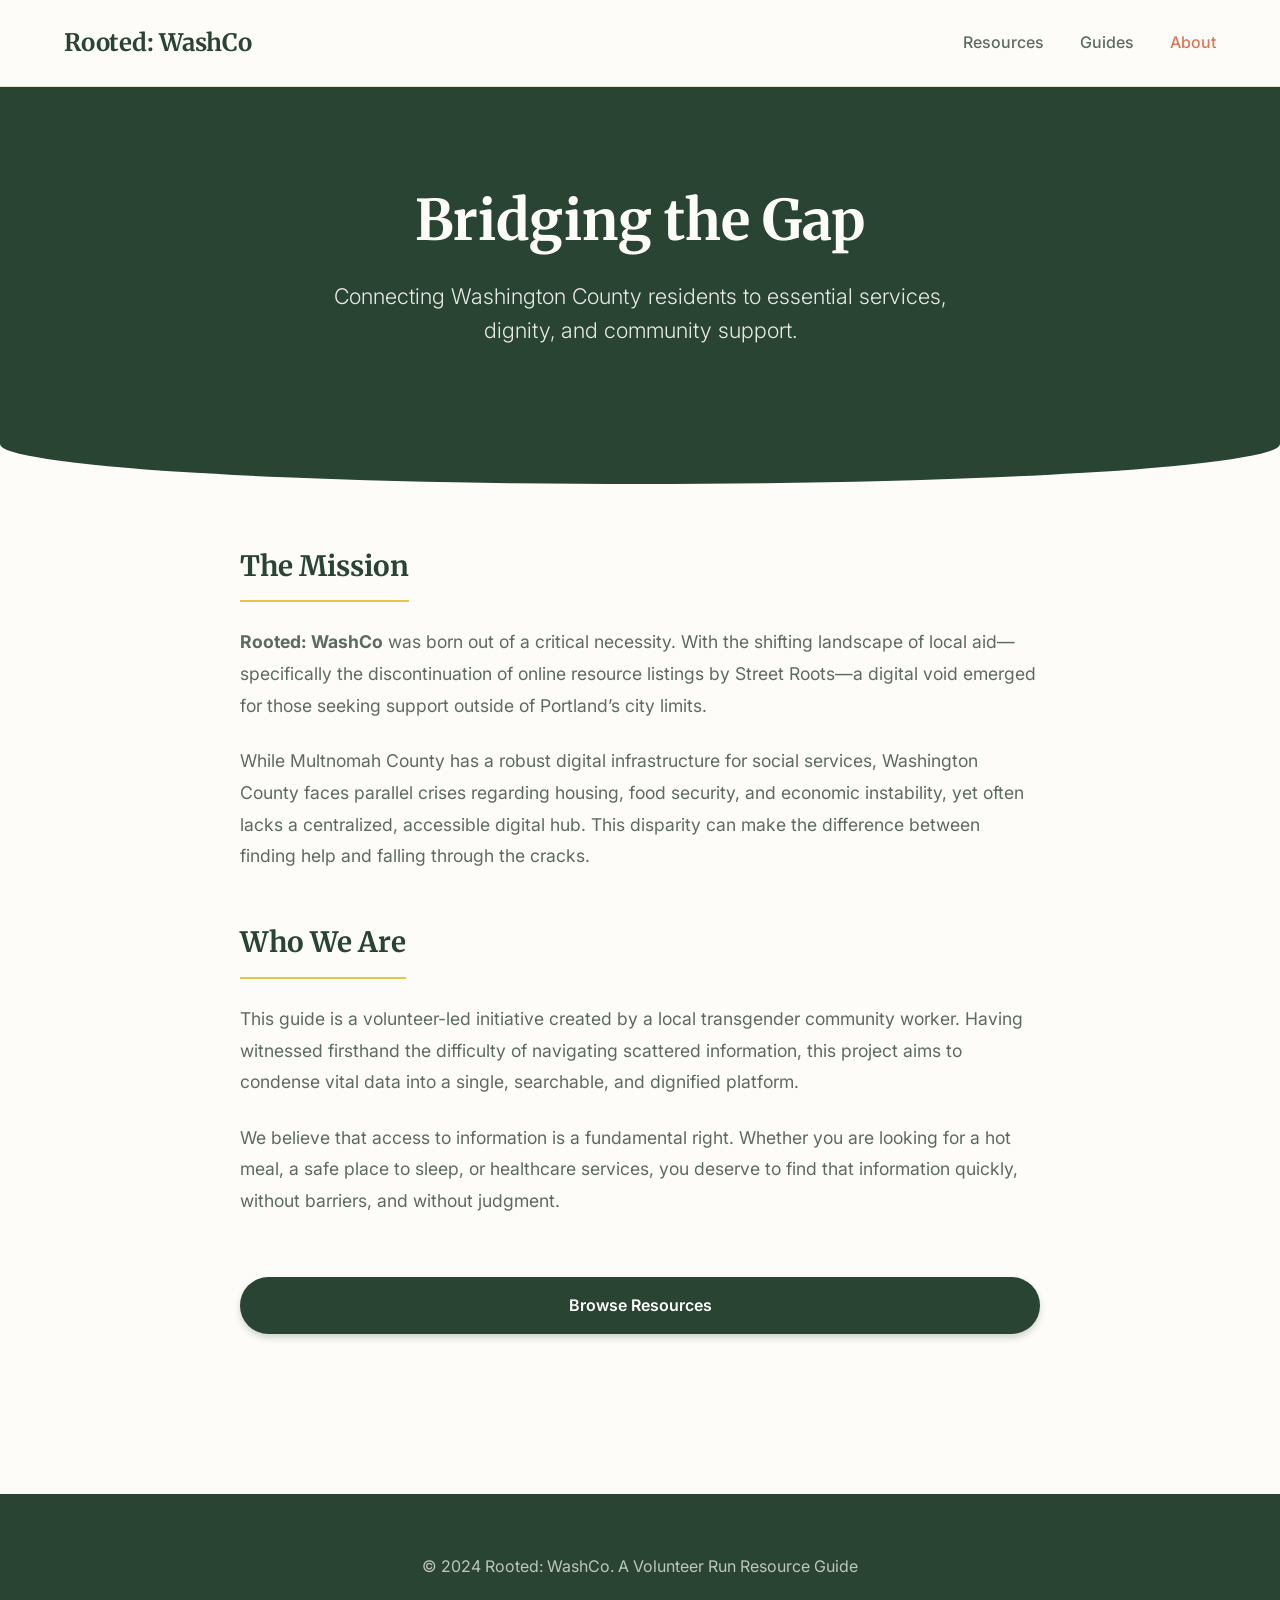
==== about.html @ 82df3e53 "🎨 Palette: Add 'Skip to content' link for accessibility - Adds a skip link to index.html and about.h" ====
<!DOCTYPE html>
<html lang="en">
<head>
    <meta charset="UTF-8">
    <meta name="viewport" content="width=device-width, initial-scale=1.0">
    <title>About - Rooted: WashCo</title>
    <link rel="stylesheet" href="style.css">
    <link rel="preconnect" href="https://fonts.googleapis.com">
    <link rel="preconnect" href="https://fonts.gstatic.com" crossorigin>
    <link href="https://fonts.googleapis.com/css2?family=Inter:wght@300;400;500;600&family=Merriweather:ital,wght@0,300;0,400;0,700;0,900;1,300;1,400;1,700;1,900&display=swap" rel="stylesheet">
    <style>
        /* Internal styles specific to the text layout of the About page 
           to ensure readability without modifying the global style.css */
        .content-wrapper {
            max-width: 800px;
            margin: 0 auto;
            padding: 0 0 100px;
        }
        
        .content-section {
            margin-bottom: 48px;
        }

        .content-section h3 {
            font-family: var(--font-header);
            font-size: 1.75rem;
            color: var(--text-primary);
            margin-bottom: 24px;
            border-bottom: 2px solid var(--accent-secondary);
            padding-bottom: 12px;
            display: inline-block;
        }

        .content-section p {
            font-size: 1.1rem;
            color: var(--text-secondary);
            margin-bottom: 24px;
            line-height: 1.8;
        }

        /* Adjust hero for page without search bar */
        .hero-about {
            padding-bottom: 80px;
            margin-bottom: 60px;
        }
    </style>
</head>
<body>
    <a href="#main-content" class="skip-link">Skip to main content</a>
    <header>
        <div class="container header-container">
            <h1 class="logo">Rooted: WashCo</h1>
            <nav>
                <a href="index.html">Resources</a>
                <a href="#">Guides</a>
                <a href="#" class="active">About</a>
            </nav>
        </div>
    </header>

    <main id="main-content">
        <section class="hero hero-about">
            <div class="container">
                <h2>Bridging the Gap</h2>
                <p>Connecting Washington County residents to essential services, dignity, and community support.</p>
            </div>
        </section>

        <section class="container">
            <div class="content-wrapper">
                
                
                <div class="content-section">
                    <h3>The Mission</h3>
                    <p>
                        <strong>Rooted: WashCo</strong> was born out of a critical necessity. With the shifting landscape of local aid—specifically the discontinuation of online resource listings by Street Roots—a digital void emerged for those seeking support outside of Portland’s city limits.
                    </p>
                    <p>
                        While Multnomah County has a robust digital infrastructure for social services, Washington County faces parallel crises regarding housing, food security, and economic instability, yet often lacks a centralized, accessible digital hub. This disparity can make the difference between finding help and falling through the cracks.
                    </p>
                </div>

                <div class="content-section">
                    <h3>Who We Are</h3>
                    <p>
                        This guide is a volunteer-led initiative created by a local transgender community worker. Having witnessed firsthand the difficulty of navigating scattered information, this project aims to condense vital data into a single, searchable, and dignified platform.
                    </p>
                    <p>
                        We believe that access to information is a fundamental right. Whether you are looking for a hot meal, a safe place to sleep, or healthcare services, you deserve to find that information quickly, without barriers, and without judgment.
                    </p>
                </div>

                <div class="action-row" style="justify-content: center; margin-top: 60px;">
                    <a href="index.html" class="btn btn-primary" style="padding: 16px 48px;">Browse Resources</a>
                </div>

            </div>
        </section>
    </main>

    <footer>
        <div class="container">
            <p>&copy; 2024 Rooted: WashCo. A Volunteer Run Resource Guide</p>
        </div>
    </footer>
</body>
</html>
---- style.css ----
:root {
    /* Palette - Earthy & Grounded */
    --bg-color: #FDFCF8; /* Warm Off-White/Cream */
    --bg-secondary: #F2F0E9; /* Slightly darker cream for contrast */
    --card-bg: #FFFFFF;

    --text-primary: #2A4434; /* Deep Forest Green */
    --text-secondary: #5C6B5F; /* Muted Green/Grey */
    --text-on-dark: #FDFCF8; /* Cream text for dark backgrounds */

    --accent-color: #D97757; /* Terracotta - Warm, organic */
    --accent-color-hover: #C06042;
    --accent-secondary: #E8C547; /* Ochre/Mustard for highlights */

    --border-color: #E6E2D6;

    --shadow-sm: 0 4px 6px rgba(42, 68, 52, 0.05);
    --shadow-md: 0 10px 15px rgba(42, 68, 52, 0.08);
    --shadow-lg: 0 20px 25px rgba(42, 68, 52, 0.1);

    --radius-sm: 8px;
    --radius-md: 16px;
    --radius-lg: 24px;

    --font-header: 'Merriweather', serif;
    --font-body: 'Inter', sans-serif;
}

* {
    box-sizing: border-box;
    margin: 0;
    padding: 0;
}

body {
    font-family: var(--font-body);
    background-color: var(--bg-color);
    color: var(--text-primary);
    line-height: 1.6;
    -webkit-font-smoothing: antialiased;
}

.container {
    max-width: 1200px;
    margin: 0 auto;
    padding: 0 24px;
}

/* Header */
header {
    background: rgba(253, 252, 248, 0.95);
    backdrop-filter: blur(10px);
    -webkit-backdrop-filter: blur(10px);
    position: sticky;
    top: 0;
    z-index: 100;
    border-bottom: 1px solid var(--border-color);
    padding: 24px 0;
}

.header-container {
    display: flex;
    justify-content: space-between;
    align-items: center;
}

.logo {
    font-family: var(--font-header);
    font-weight: 700;
    font-size: 1.5rem;
    color: var(--text-primary);
    letter-spacing: -0.01em;
}

nav a {
    text-decoration: none;
    color: var(--text-secondary);
    margin-left: 32px;
    font-size: 1rem;
    font-weight: 500;
    transition: color 0.2s ease;
}

nav a.active, nav a:hover {
    color: var(--accent-color);
}

/* Hero Section */
.hero {
    background-color: var(--text-primary);
    color: var(--text-on-dark);
    padding: 100px 0 140px; /* Extra padding bottom for the curve */
    text-align: center;
    position: relative;
    border-bottom-left-radius: 50% 40px;
    border-bottom-right-radius: 50% 40px;
    margin-bottom: 60px;
}

.hero h2 {
    font-family: var(--font-header);
    font-size: 3.5rem;
    font-weight: 700;
    line-height: 1.2;
    margin-bottom: 24px;
    color: var(--text-on-dark);
}

.hero p {
    font-size: 1.35rem;
    color: rgba(253, 252, 248, 0.9);
    max-width: 640px;
    margin: 0 auto 56px;
    font-weight: 300;
}

/* Search - Floating Effect */
.search-container {
    max-width: 700px;
    margin: 0 auto;
    position: relative;
    transform: translateY(32px); /* Pushes it down to overlap the curve */
    z-index: 10;
}

#searchInput {
    width: 100%;
    padding: 24px 32px 24px 64px;
    border: 1px solid rgba(0,0,0,0.05);
    border-radius: 100px; /* Pill shape */
    background: var(--card-bg);
    box-shadow: 0 15px 35px rgba(42, 68, 52, 0.2);
    font-size: 1.1rem;
    font-family: var(--font-body);
    color: var(--text-primary);
    transition: all 0.3s ease;
}

#searchInput::placeholder {
    color: #9CA3AF;
}

#searchInput:focus {
    outline: none;
    transform: translateY(-2px);
    box-shadow: 0 20px 40px rgba(217, 119, 87, 0.25);
    border-color: var(--accent-color);
}

.search-icon {
    position: absolute;
    left: 28px;
    top: 50%;
    transform: translateY(-50%);
    color: var(--accent-color);
    width: 24px;
    height: 24px;
    pointer-events: none;
}

/* Categories */
.categories {
    display: flex;
    flex-wrap: wrap;
    justify-content: center;
    gap: 12px;
    margin-bottom: 60px;
    padding-top: 40px; /* Space for the floating search bar */
}

.category-chip {
    background: white;
    border: 1px solid var(--border-color);
    border-radius: 100px;
    padding: 10px 20px;
    font-size: 0.95rem;
    font-weight: 500;
    color: var(--text-secondary);
    cursor: pointer;
    transition: all 0.2s ease;
    font-family: var(--font-body);
    box-shadow: var(--shadow-sm);
}

.category-chip:hover {
    transform: translateY(-2px);
    border-color: var(--accent-color);
    color: var(--accent-color);
}

.category-chip.active {
    background: var(--text-primary);
    color: white;
    border-color: var(--text-primary);
    box-shadow: var(--shadow-md);
}

/* Results Grid */
.results {
    padding-bottom: 100px;
}

.resource-grid {
    display: grid;
    grid-template-columns: repeat(auto-fill, minmax(360px, 1fr));
    gap: 32px;
}

.resource-card {
    background: var(--card-bg);
    border-radius: var(--radius-md);
    padding: 32px;
    box-shadow: var(--shadow-sm);
    border: 1px solid rgba(230, 226, 214, 0.5);
    transition: all 0.3s cubic-bezier(0.4, 0, 0.2, 1);
    display: flex;
    flex-direction: column;
    height: 100%;
    position: relative;
    overflow: hidden;
}

.resource-card:hover {
    transform: translateY(-8px);
    box-shadow: var(--shadow-lg);
    border-color: var(--accent-secondary);
}

/* Top accent bar for cards */
.resource-card::before {
    content: '';
    position: absolute;
    top: 0;
    left: 0;
    width: 100%;
    height: 6px;
    background: var(--accent-secondary); /* Ochre accent */
    opacity: 0;
    transition: opacity 0.3s ease;
}

.resource-card:hover::before {
    opacity: 1;
}

.card-category {
    display: inline-block;
    font-size: 0.75rem;
    text-transform: uppercase;
    letter-spacing: 0.08em;
    font-weight: 700;
    color: var(--accent-color);
    background: rgba(217, 119, 87, 0.1);
    padding: 6px 12px;
    border-radius: 4px;
    margin-bottom: 16px;
    align-self: flex-start;
}

.card-title {
    font-family: var(--font-header);
    font-size: 1.5rem;
    font-weight: 700;
    margin-bottom: 16px;
    color: var(--text-primary);
    line-height: 1.3;
}

.card-info {
    font-size: 1rem;
    color: var(--text-secondary);
    margin-bottom: 24px;
    flex-grow: 1;
}

.info-row {
    display: flex;
    align-items: flex-start;
    margin-bottom: 12px;
    gap: 12px;
}

.info-icon {
    flex-shrink: 0;
    width: 20px;
    height: 20px;
    margin-top: 3px;
    color: var(--accent-color); /* Icon color matches accent */
}

.card-details {
    background-color: var(--bg-secondary);
    border-radius: var(--radius-sm);
    padding: 20px;
    margin-top: 20px;
    font-size: 0.95rem;
}

.detail-label {
    font-family: var(--font-header);
    font-weight: 700;
    font-size: 0.85rem;
    color: var(--text-primary);
    margin-bottom: 6px;
    display: block;
}

.detail-text {
    color: var(--text-secondary);
    margin-bottom: 12px;
    line-height: 1.6;
}

.detail-text:last-child {
    margin-bottom: 0;
}

.action-row {
    margin-top: 28px;
    display: flex;
    gap: 16px;
}

.btn {
    flex: 1;
    display: inline-flex;
    justify-content: center;
    align-items: center;
    padding: 14px 20px;
    border-radius: 100px; /* Pill shape buttons */
    font-size: 1rem;
    font-weight: 600;
    text-decoration: none;
    transition: all 0.2s ease;
    cursor: pointer;
}

.btn-primary {
    background: var(--text-primary);
    color: white;
    box-shadow: 0 4px 6px rgba(42, 68, 52, 0.2);
}

.btn-primary:hover {
    background: #1e3326;
    transform: translateY(-2px);
    box-shadow: 0 6px 12px rgba(42, 68, 52, 0.3);
}

.btn-secondary {
    background: transparent;
    border: 2px solid var(--text-primary);
    color: var(--text-primary);
}

.btn-secondary:hover {
    background: var(--bg-secondary);
    transform: translateY(-2px);
}

/* Footer */
footer {
    background-color: var(--text-primary);
    color: rgba(253, 252, 248, 0.7);
    padding: 60px 0;
    text-align: center;
    font-size: 1rem;
    margin-top: 60px;
}

/* Utility */
.hidden {
    display: none !important;
}

.no-results {
    text-align: center;
    padding: 60px;
    background: var(--bg-secondary);
    border-radius: var(--radius-md);
    color: var(--text-secondary);
    font-size: 1.2rem;
}

/* Responsive */
@media (max-width: 768px) {
    .hero {
        padding: 60px 0 100px;
        border-radius: 0 0 30px 30px;
    }

    .hero h2 {
        font-size: 2.5rem;
    }

    .hero p {
        font-size: 1.1rem;
    }

    .search-container {
        padding: 0 20px;
        transform: translateY(24px);
    }

    #searchInput {
        padding: 20px 24px 20px 56px;
    }

    .resource-grid {
        grid-template-columns: 1fr;
    }

    .container {
        padding: 0 20px;
    }

    .category-chip {
        padding: 8px 16px;
        font-size: 0.9rem;
    }
}

/* Skip Link */
.skip-link {
    position: absolute;
    top: -9999px;
    left: 50%;
    transform: translateX(-50%);
    background: var(--text-primary);
    color: white;
    padding: 16px 24px;
    z-index: 1000;
    text-decoration: none;
    font-weight: 600;
    border-radius: 0 0 8px 8px;
    box-shadow: 0 4px 12px rgba(0,0,0,0.2);
    transition: top 0.2s ease-in-out;
}

.skip-link:focus {
    top: 0;
    outline: 2px solid var(--accent-secondary);
}
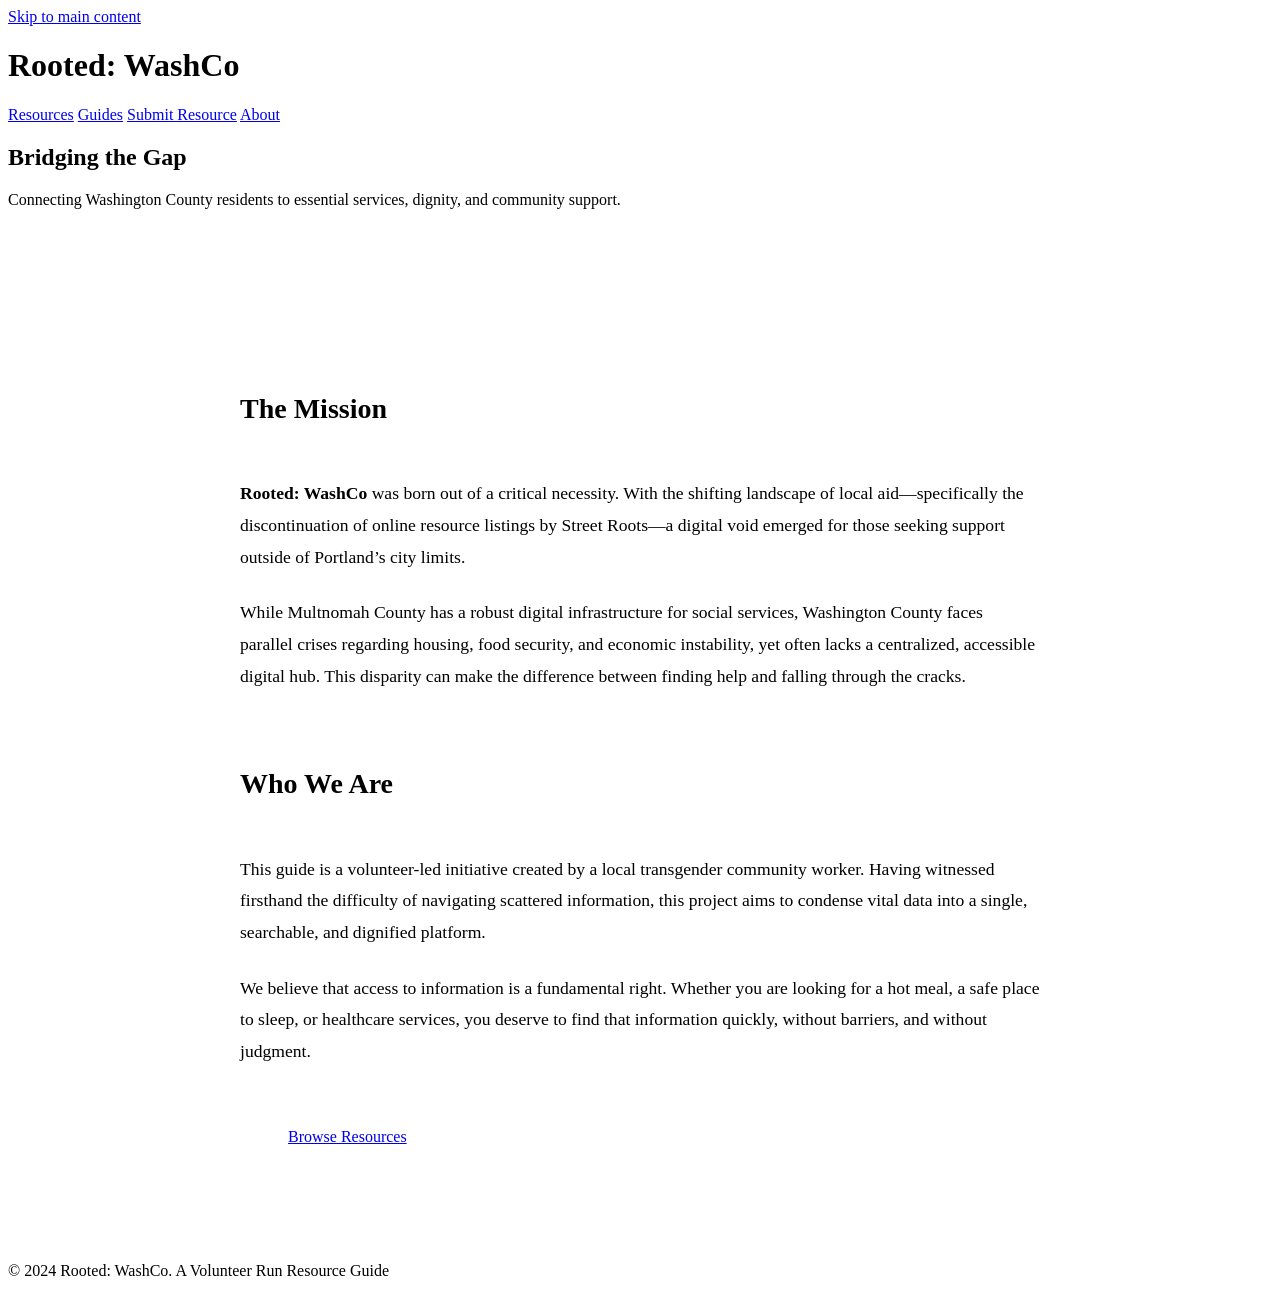
==== commit a2583250: "I'll add the Resource Submission page. I will create the new HTML file with a form matching the fiel" ====
--- a/about.html
+++ b/about.html
@@ -53,6 +53,7 @@
             <nav>
                 <a href="index.html">Resources</a>
                 <a href="#">Guides</a>
+                <a href="submit-resource.html">Submit Resource</a>
                 <a href="#" class="active">About</a>
             </nav>
         </div>
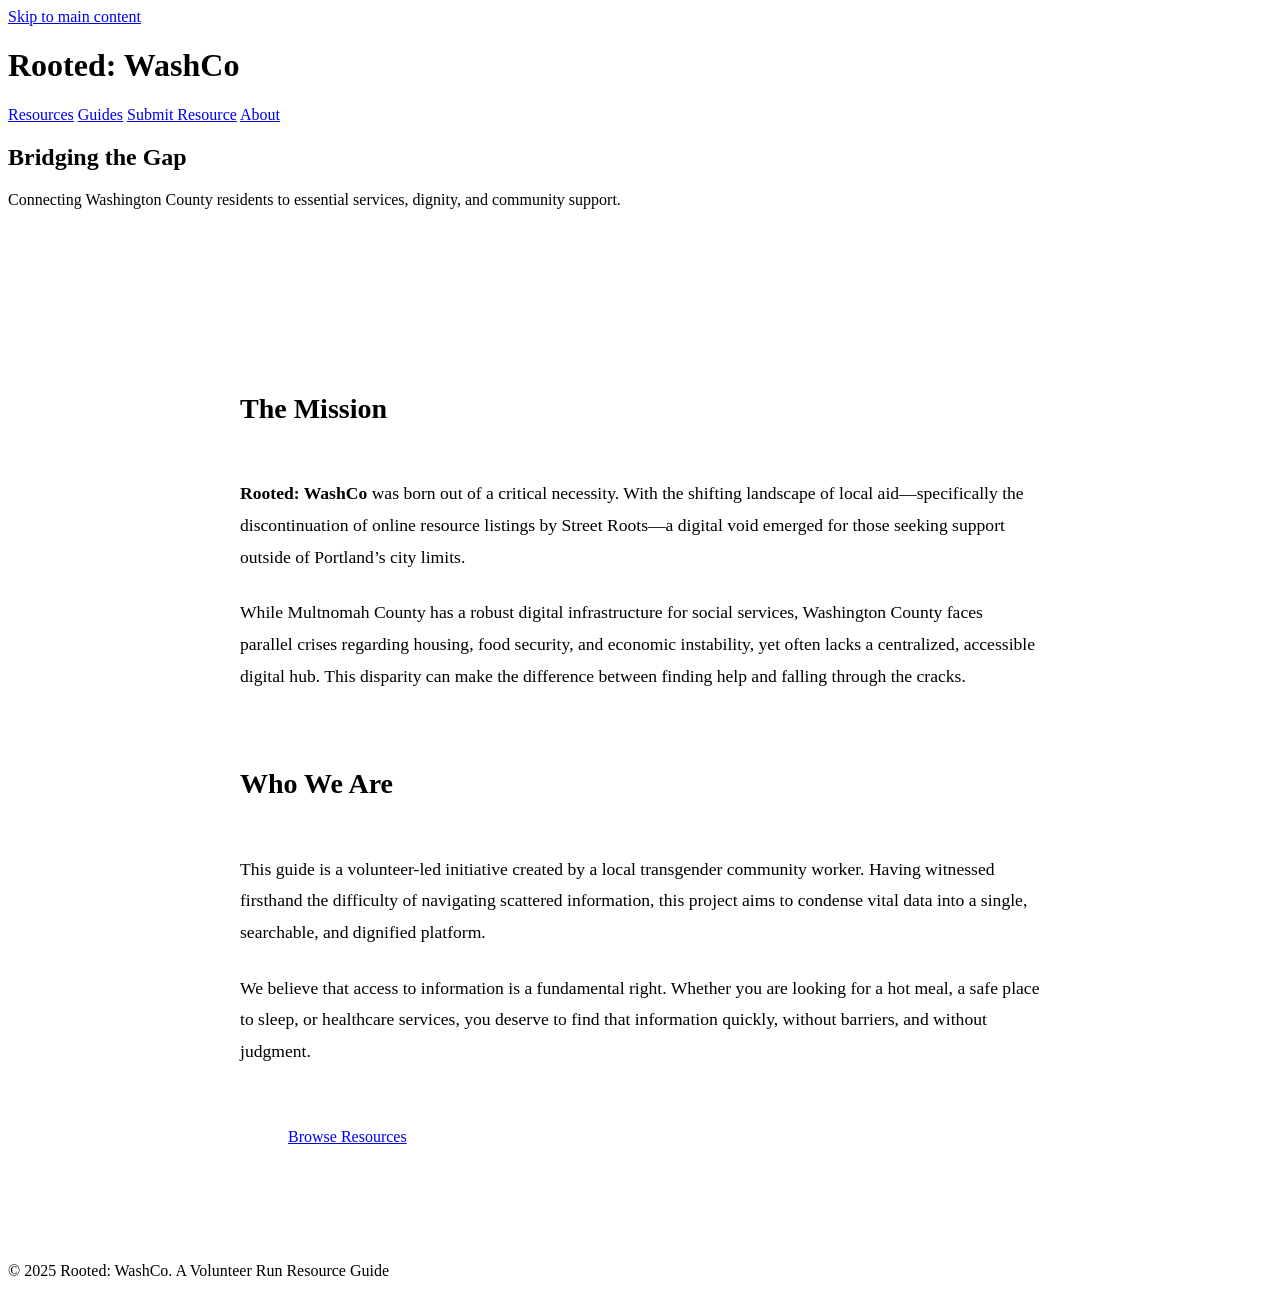
==== commit c1fc7298: "Update about.html" ====
--- a/about.html
+++ b/about.html
@@ -101,8 +101,8 @@
 
     <footer>
         <div class="container">
-            <p>&copy; 2024 Rooted: WashCo. A Volunteer Run Resource Guide</p>
+            <p>&copy; 2025 Rooted: WashCo. A Volunteer Run Resource Guide</p>
         </div>
     </footer>
 </body>
-</html>+</html>
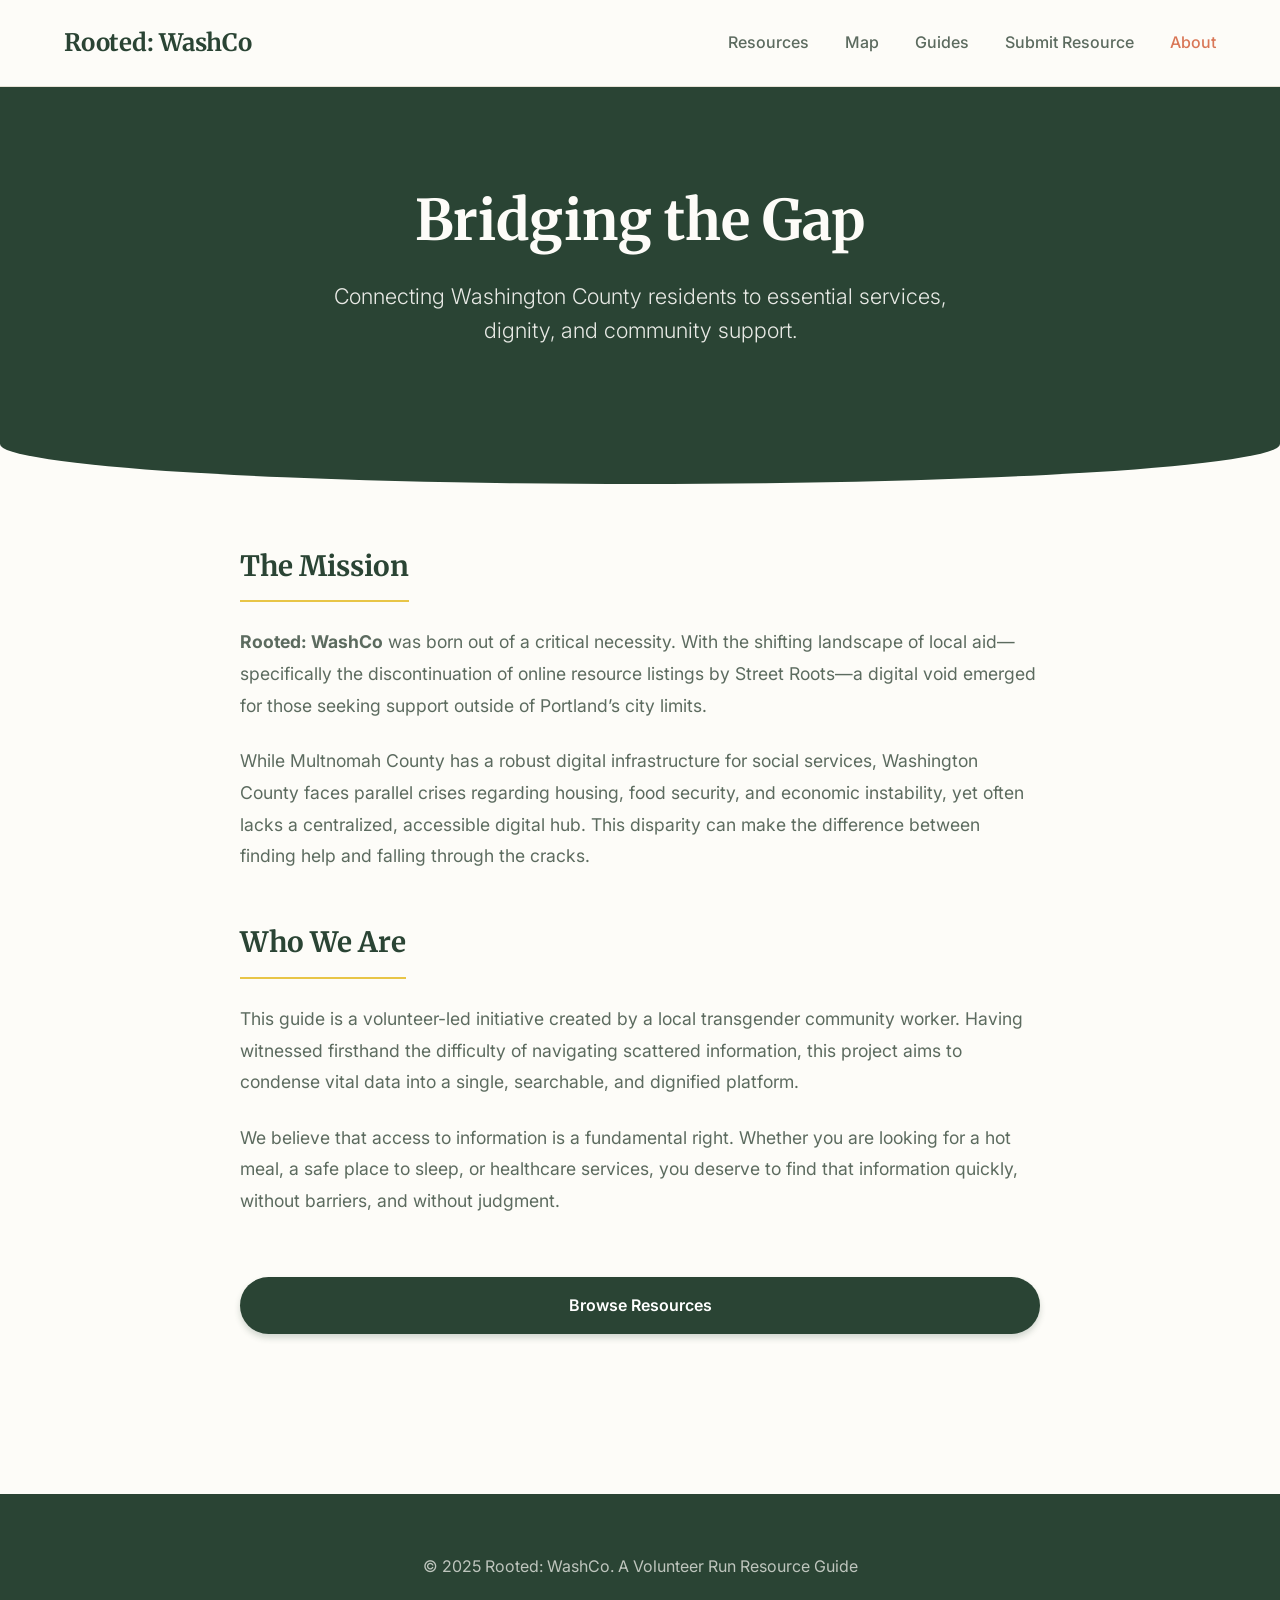
==== commit 7064218c: "feat: Add map page and geocoded resources - Created `map.html` and `map.js` to display resources on " ====
--- a/about.html
+++ b/about.html
@@ -5,6 +5,11 @@
     <meta name="viewport" content="width=device-width, initial-scale=1.0">
     <title>About - Rooted: WashCo</title>
     <link rel="stylesheet" href="style.css">
+    <link rel="manifest" href="manifest.json">
+    <meta name="theme-color" content="#2A4434">
+    <meta name="apple-mobile-web-app-capable" content="yes">
+    <meta name="apple-mobile-web-app-status-bar-style" content="black-translucent">
+    <link rel="apple-touch-icon" href="icon-192.png">
     <link rel="preconnect" href="https://fonts.googleapis.com">
     <link rel="preconnect" href="https://fonts.gstatic.com" crossorigin>
     <link href="https://fonts.googleapis.com/css2?family=Inter:wght@300;400;500;600&family=Merriweather:ital,wght@0,300;0,400;0,700;0,900;1,300;1,400;1,700;1,900&display=swap" rel="stylesheet">
@@ -52,6 +57,7 @@
             <h1 class="logo">Rooted: WashCo</h1>
             <nav>
                 <a href="index.html">Resources</a>
+                <a href="map.html">Map</a>
                 <a href="#">Guides</a>
                 <a href="submit-resource.html">Submit Resource</a>
                 <a href="#" class="active">About</a>
--- a/style.css
+++ b/style.css
@@ -0,0 +1,598 @@
+:root {
+    /* Palette - Earthy & Grounded */
+    --bg-color: #FDFCF8; /* Warm Off-White/Cream */
+    --bg-secondary: #F2F0E9; /* Slightly darker cream for contrast */
+    --card-bg: #FFFFFF;
+
+    --text-primary: #2A4434; /* Deep Forest Green */
+    --text-secondary: #5C6B5F; /* Muted Green/Grey */
+    --text-on-dark: #FDFCF8; /* Cream text for dark backgrounds */
+
+    --accent-color: #D97757; /* Terracotta - Warm, organic */
+    --accent-color-hover: #C06042;
+    --accent-secondary: #E8C547; /* Ochre/Mustard for highlights */
+
+    --border-color: #E6E2D6;
+
+    --shadow-sm: 0 4px 6px rgba(42, 68, 52, 0.05);
+    --shadow-md: 0 10px 15px rgba(42, 68, 52, 0.08);
+    --shadow-lg: 0 20px 25px rgba(42, 68, 52, 0.1);
+
+    --radius-sm: 8px;
+    --radius-md: 16px;
+    --radius-lg: 24px;
+
+    --font-header: 'Merriweather', serif;
+    --font-body: 'Inter', sans-serif;
+}
+
+* {
+    box-sizing: border-box;
+    margin: 0;
+    padding: 0;
+}
+
+body {
+    font-family: var(--font-body);
+    background-color: var(--bg-color);
+    color: var(--text-primary);
+    line-height: 1.6;
+    -webkit-font-smoothing: antialiased;
+}
+
+.container {
+    max-width: 1200px;
+    margin: 0 auto;
+    padding: 0 24px;
+}
+
+/* Header */
+header {
+    background: rgba(253, 252, 248, 0.95);
+    backdrop-filter: blur(10px);
+    -webkit-backdrop-filter: blur(10px);
+    position: sticky;
+    top: 0;
+    z-index: 100;
+    border-bottom: 1px solid var(--border-color);
+    padding: 24px 0;
+}
+
+.header-container {
+    display: flex;
+    justify-content: space-between;
+    align-items: center;
+}
+
+.logo {
+    font-family: var(--font-header);
+    font-weight: 700;
+    font-size: 1.5rem;
+    color: var(--text-primary);
+    letter-spacing: -0.01em;
+}
+
+nav a {
+    text-decoration: none;
+    color: var(--text-secondary);
+    margin-left: 32px;
+    font-size: 1rem;
+    font-weight: 500;
+    transition: color 0.2s ease;
+}
+
+nav a.active, nav a:hover {
+    color: var(--accent-color);
+}
+
+/* Hero Section */
+.hero {
+    background-color: var(--text-primary);
+    color: var(--text-on-dark);
+    padding: 100px 0 140px; /* Extra padding bottom for the curve */
+    text-align: center;
+    position: relative;
+    border-bottom-left-radius: 50% 40px;
+    border-bottom-right-radius: 50% 40px;
+    margin-bottom: 60px;
+}
+
+.hero h2 {
+    font-family: var(--font-header);
+    font-size: 3.5rem;
+    font-weight: 700;
+    line-height: 1.2;
+    margin-bottom: 24px;
+    color: var(--text-on-dark);
+}
+
+.hero p {
+    font-size: 1.35rem;
+    color: rgba(253, 252, 248, 0.9);
+    max-width: 640px;
+    margin: 0 auto 56px;
+    font-weight: 300;
+}
+
+/* Search - Floating Effect */
+.search-container {
+    max-width: 700px;
+    margin: 0 auto;
+    position: relative;
+    transform: translateY(32px); /* Pushes it down to overlap the curve */
+    z-index: 10;
+}
+
+#searchInput {
+    width: 100%;
+    padding: 24px 32px 24px 64px;
+    border: 1px solid rgba(0,0,0,0.05);
+    border-radius: 100px; /* Pill shape */
+    background: var(--card-bg);
+    box-shadow: 0 15px 35px rgba(42, 68, 52, 0.2);
+    font-size: 1.1rem;
+    font-family: var(--font-body);
+    color: var(--text-primary);
+    transition: all 0.3s ease;
+}
+
+#searchInput::placeholder {
+    color: #9CA3AF;
+}
+
+#searchInput:focus {
+    outline: none;
+    transform: translateY(-2px);
+    box-shadow: 0 20px 40px rgba(217, 119, 87, 0.25);
+    border-color: var(--accent-color);
+}
+
+.search-icon {
+    position: absolute;
+    left: 28px;
+    top: 50%;
+    transform: translateY(-50%);
+    color: var(--accent-color);
+    width: 24px;
+    height: 24px;
+    pointer-events: none;
+}
+
+/* Categories */
+.categories {
+    display: flex;
+    flex-wrap: wrap;
+    justify-content: center;
+    gap: 12px;
+    margin-bottom: 60px;
+    padding-top: 40px; /* Space for the floating search bar */
+}
+
+.category-chip {
+    background: white;
+    border: 1px solid var(--border-color);
+    border-radius: 100px;
+    padding: 10px 20px;
+    font-size: 0.95rem;
+    font-weight: 500;
+    color: var(--text-secondary);
+    cursor: pointer;
+    transition: all 0.2s ease;
+    font-family: var(--font-body);
+    box-shadow: var(--shadow-sm);
+}
+
+.category-chip:hover {
+    transform: translateY(-2px);
+    border-color: var(--accent-color);
+    color: var(--accent-color);
+}
+
+.category-chip.active {
+    background: var(--text-primary);
+    color: white;
+    border-color: var(--text-primary);
+    box-shadow: var(--shadow-md);
+}
+
+/* Results Grid */
+.results {
+    padding-bottom: 100px;
+}
+
+.resource-grid {
+    display: grid;
+    grid-template-columns: repeat(auto-fill, minmax(360px, 1fr));
+    gap: 32px;
+}
+
+.resource-card {
+    background: var(--card-bg);
+    border-radius: var(--radius-md);
+    padding: 32px;
+    box-shadow: var(--shadow-sm);
+    border: 1px solid rgba(230, 226, 214, 0.5);
+    transition: all 0.3s cubic-bezier(0.4, 0, 0.2, 1);
+    display: flex;
+    flex-direction: column;
+    height: 100%;
+    position: relative;
+    overflow: hidden;
+}
+
+.resource-card:hover {
+    transform: translateY(-8px);
+    box-shadow: var(--shadow-lg);
+    border-color: var(--accent-secondary);
+}
+
+/* Top accent bar for cards */
+.resource-card::before {
+    content: '';
+    position: absolute;
+    top: 0;
+    left: 0;
+    width: 100%;
+    height: 6px;
+    background: var(--accent-secondary); /* Ochre accent */
+    opacity: 0;
+    transition: opacity 0.3s ease;
+}
+
+.resource-card:hover::before {
+    opacity: 1;
+}
+
+.card-category {
+    display: inline-block;
+    font-size: 0.75rem;
+    text-transform: uppercase;
+    letter-spacing: 0.08em;
+    font-weight: 700;
+    color: var(--accent-color);
+    background: rgba(217, 119, 87, 0.1);
+    padding: 6px 12px;
+    border-radius: 4px;
+    margin-bottom: 16px;
+    align-self: flex-start;
+}
+
+.card-title {
+    font-family: var(--font-header);
+    font-size: 1.5rem;
+    font-weight: 700;
+    margin-bottom: 16px;
+    color: var(--text-primary);
+    line-height: 1.3;
+}
+
+.card-info {
+    font-size: 1rem;
+    color: var(--text-secondary);
+    margin-bottom: 24px;
+    flex-grow: 1;
+}
+
+.info-row {
+    display: flex;
+    align-items: flex-start;
+    margin-bottom: 12px;
+    gap: 12px;
+}
+
+.info-icon {
+    flex-shrink: 0;
+    width: 20px;
+    height: 20px;
+    margin-top: 3px;
+    color: var(--accent-color); /* Icon color matches accent */
+}
+
+.card-details {
+    background-color: var(--bg-secondary);
+    border-radius: var(--radius-sm);
+    padding: 20px;
+    margin-top: 20px;
+    font-size: 0.95rem;
+}
+
+.detail-label {
+    font-family: var(--font-header);
+    font-weight: 700;
+    font-size: 0.85rem;
+    color: var(--text-primary);
+    margin-bottom: 6px;
+    display: block;
+}
+
+.detail-text {
+    color: var(--text-secondary);
+    margin-bottom: 12px;
+    line-height: 1.6;
+}
+
+.detail-text:last-child {
+    margin-bottom: 0;
+}
+
+.action-row {
+    margin-top: 28px;
+    display: flex;
+    gap: 16px;
+}
+
+.btn {
+    flex: 1;
+    display: inline-flex;
+    justify-content: center;
+    align-items: center;
+    padding: 14px 20px;
+    border-radius: 100px; /* Pill shape buttons */
+    font-size: 1rem;
+    font-weight: 600;
+    text-decoration: none;
+    transition: all 0.2s ease;
+    cursor: pointer;
+}
+
+.btn-primary {
+    background: var(--text-primary);
+    color: white;
+    box-shadow: 0 4px 6px rgba(42, 68, 52, 0.2);
+}
+
+.btn-primary:hover {
+    background: #1e3326;
+    transform: translateY(-2px);
+    box-shadow: 0 6px 12px rgba(42, 68, 52, 0.3);
+}
+
+.btn-secondary {
+    background: transparent;
+    border: 2px solid var(--text-primary);
+    color: var(--text-primary);
+}
+
+.btn-secondary:hover {
+    background: var(--bg-secondary);
+    transform: translateY(-2px);
+}
+
+/* Footer */
+footer {
+    background-color: var(--text-primary);
+    color: rgba(253, 252, 248, 0.7);
+    padding: 60px 0;
+    text-align: center;
+    font-size: 1rem;
+    margin-top: 60px;
+}
+
+/* Utility */
+.hidden {
+    display: none !important;
+}
+
+.no-results {
+    text-align: center;
+    padding: 60px;
+    background: var(--bg-secondary);
+    border-radius: var(--radius-md);
+    color: var(--text-secondary);
+    font-size: 1.2rem;
+}
+
+/* Responsive */
+@media (max-width: 768px) {
+    .hero {
+        padding: 60px 0 100px;
+        border-radius: 0 0 30px 30px;
+    }
+
+    .hero h2 {
+        font-size: 2.5rem;
+    }
+
+    .hero p {
+        font-size: 1.1rem;
+    }
+
+    .search-container {
+        padding: 0 20px;
+        transform: translateY(24px);
+    }
+
+    #searchInput {
+        padding: 20px 24px 20px 56px;
+    }
+
+    .resource-grid {
+        grid-template-columns: 1fr;
+    }
+
+    .container {
+        padding: 0 20px;
+    }
+
+    .category-chip {
+        padding: 8px 16px;
+        font-size: 0.9rem;
+    }
+}
+
+/* Skip Link */
+.skip-link {
+    position: absolute;
+    top: -9999px;
+    left: 50%;
+    transform: translateX(-50%);
+    background: var(--text-primary);
+    color: white;
+    padding: 16px 24px;
+    z-index: 1000;
+    text-decoration: none;
+    font-weight: 600;
+    border-radius: 0 0 8px 8px;
+    box-shadow: 0 4px 12px rgba(0,0,0,0.2);
+    transition: top 0.2s ease-in-out;
+}
+
+.skip-link:focus {
+    top: 0;
+    outline: 2px solid var(--accent-secondary);
+}
+
+/* Form Styles */
+.form-section {
+    padding-bottom: 80px;
+}
+
+.resource-form {
+    background: var(--card-bg);
+    padding: 40px;
+    border-radius: var(--radius-md);
+    box-shadow: var(--shadow-sm);
+    border: 1px solid rgba(230, 226, 214, 0.5);
+}
+
+.form-group {
+    margin-bottom: 24px;
+}
+
+.form-group label {
+    display: block;
+    font-family: var(--font-header);
+    font-weight: 700;
+    color: var(--text-primary);
+    margin-bottom: 8px;
+    font-size: 0.95rem;
+}
+
+.form-group input,
+.form-group select,
+.form-group textarea {
+    width: 100%;
+    padding: 12px 16px;
+    border: 1px solid var(--border-color);
+    border-radius: var(--radius-sm);
+    font-family: var(--font-body);
+    font-size: 1rem;
+    color: var(--text-primary);
+    background-color: #FAFAFA;
+    transition: all 0.2s ease;
+}
+
+.form-group input:focus,
+.form-group select:focus,
+.form-group textarea:focus {
+    outline: none;
+    border-color: var(--accent-color);
+    background-color: white;
+    box-shadow: 0 0 0 3px rgba(217, 119, 87, 0.1);
+}
+
+.form-group textarea {
+    resize: vertical;
+    min-height: 100px;
+}
+
+@media (max-width: 768px) {
+    .resource-form {
+        padding: 24px;
+    }
+}
+
+#map {
+    width: 100%;
+    height: 600px;
+    background-color: #e5e7eb;
+    border-radius: var(--radius-md);
+    box-shadow: var(--shadow-md);
+    margin-bottom: 40px;
+    margin-top: 40px;
+}
+
+/* Map Popup Styles */
+.map-popup h3 {
+    font-family: var(--font-header);
+    font-size: 1.1rem;
+    font-weight: 700;
+    margin: 0 0 4px 0;
+    color: var(--text-primary);
+}
+
+.map-popup .popup-category {
+    color: var(--accent-color);
+    font-weight: 700;
+    font-size: 0.85rem;
+    text-transform: uppercase;
+    display: block;
+    margin-bottom: 8px;
+}
+
+.map-popup .popup-transport {
+    font-size: 0.9rem;
+    color: var(--text-secondary);
+    margin: 0;
+}
+
+/* Map Popup Overrides */
+.map-popup-card.resource-card {
+    padding: 16px;
+    box-shadow: none;
+    border: none;
+    min-width: 280px;
+}
+
+.map-popup-card .card-title {
+    font-size: 1.1rem;
+    margin-bottom: 8px;
+}
+
+.map-popup-card .card-category {
+    font-size: 0.7rem;
+    padding: 4px 8px;
+    margin-bottom: 8px;
+}
+
+.map-popup-card .card-info {
+    font-size: 0.9rem;
+    margin-bottom: 12px;
+}
+
+.map-popup-card .info-row {
+    margin-bottom: 8px;
+    gap: 8px;
+}
+
+.map-popup-card .info-icon {
+    width: 16px;
+    height: 16px;
+}
+
+.map-popup-card .card-details {
+    padding: 12px;
+    margin-top: 12px;
+    font-size: 0.85rem;
+}
+
+.map-popup-card .action-row {
+    margin-top: 16px;
+    gap: 8px;
+}
+
+.map-popup-card .btn {
+    padding: 8px 16px;
+    font-size: 0.85rem;
+}
+
+/* Remove hover effects for map cards */
+.map-popup-card.resource-card:hover {
+    transform: none;
+    box-shadow: none;
+    border-color: transparent;
+}
+
+.map-popup-card.resource-card::before {
+    display: none;
+}
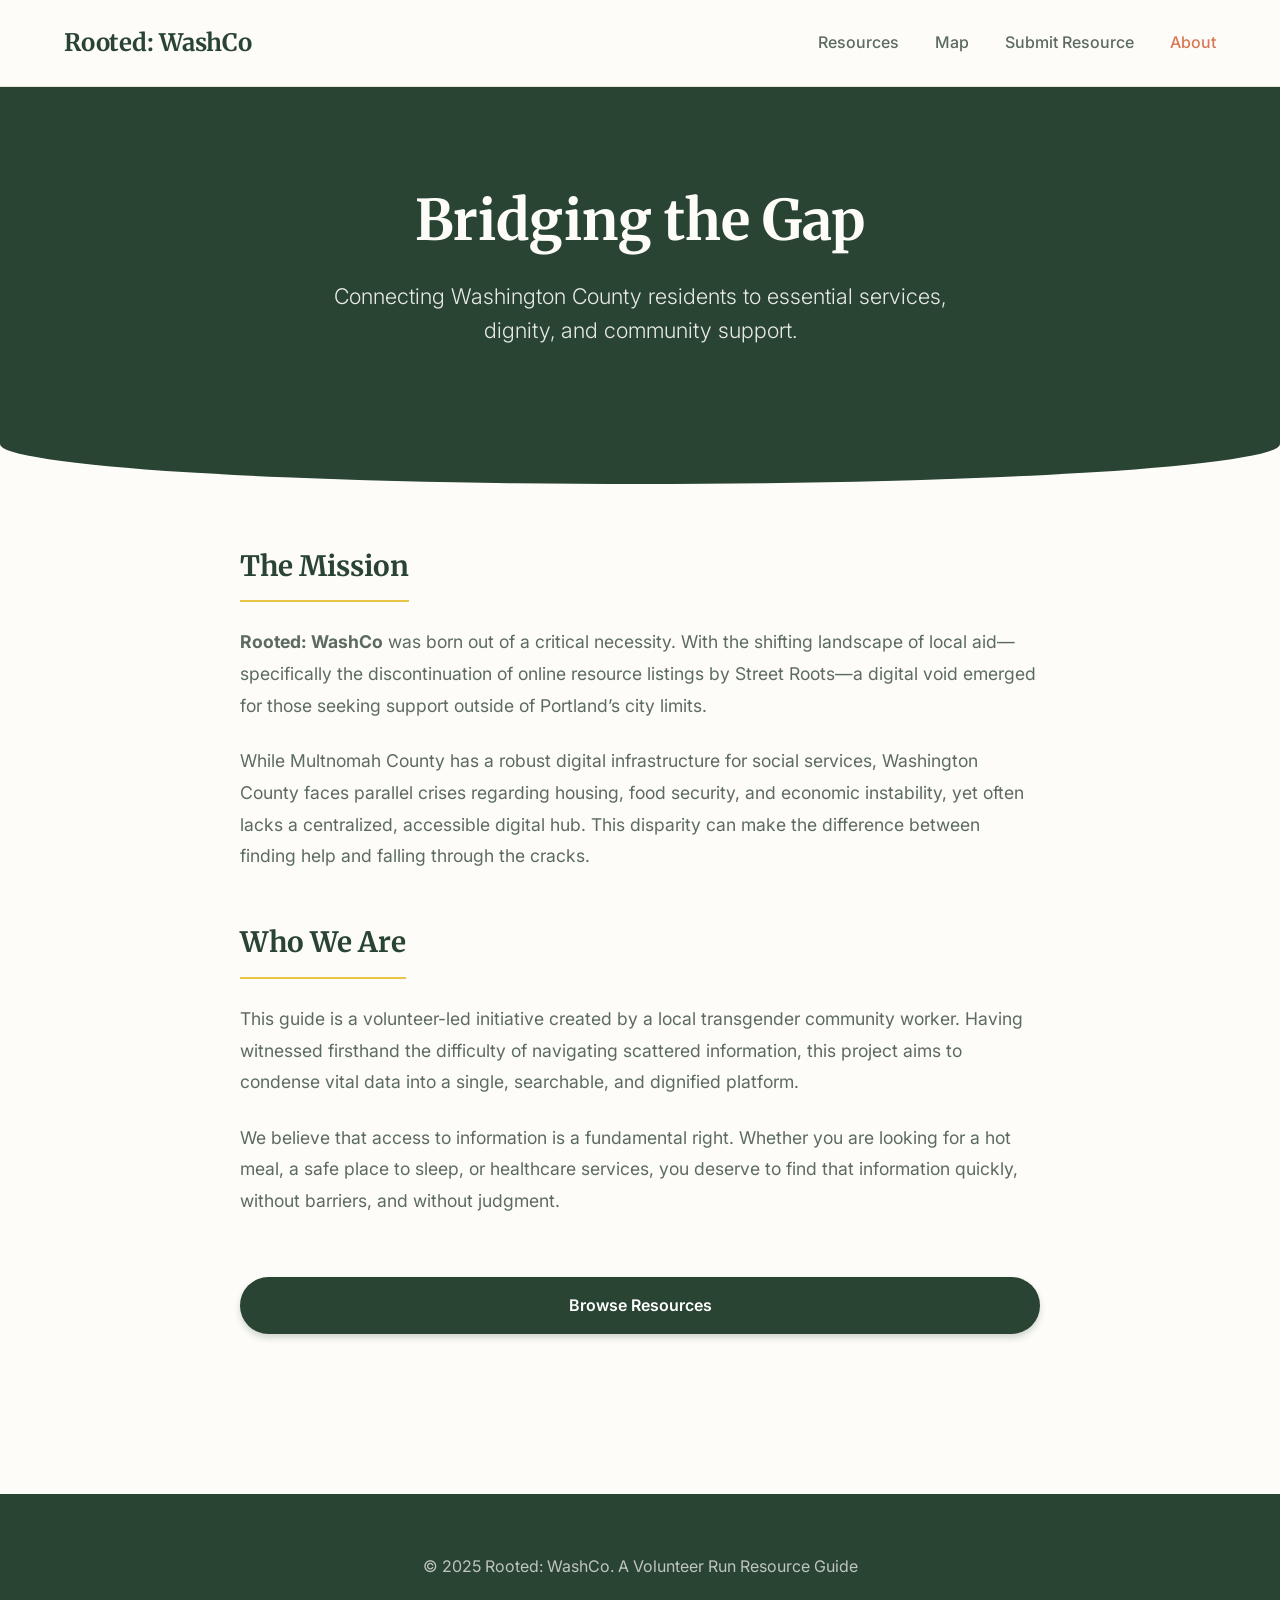
==== commit 38307d50: "feat: enrich resource data and improve data structure - Added missing websites, phone numbers, and a" ====
--- a/about.html
+++ b/about.html
@@ -58,7 +58,6 @@
             <nav>
                 <a href="index.html">Resources</a>
                 <a href="map.html">Map</a>
-                <a href="#">Guides</a>
                 <a href="submit-resource.html">Submit Resource</a>
                 <a href="#" class="active">About</a>
             </nav>
--- a/style.css
+++ b/style.css
@@ -166,6 +166,53 @@
     gap: 12px;
     margin-bottom: 60px;
     padding-top: 40px; /* Space for the floating search bar */
+}
+
+/* Quick Start Section */
+.quick-start {
+    margin-bottom: 64px;
+}
+
+.highlight-card {
+    background: var(--bg-secondary);
+    border: 2px solid var(--accent-color);
+    border-radius: var(--radius-md);
+    padding: 32px;
+    display: flex;
+    justify-content: space-between;
+    align-items: center;
+    gap: 32px;
+    box-shadow: var(--shadow-md);
+}
+
+.highlight-card h3 {
+    font-family: var(--font-header);
+    font-size: 1.75rem;
+    color: var(--text-primary);
+    margin-bottom: 12px;
+}
+
+.highlight-card p {
+    font-size: 1.1rem;
+    color: var(--text-secondary);
+    max-width: 600px;
+}
+
+.highlight-card .info-actions {
+    display: flex;
+    gap: 16px;
+    flex-shrink: 0;
+}
+
+@media (max-width: 992px) {
+    .highlight-card {
+        flex-direction: column;
+        text-align: center;
+    }
+
+    .highlight-card .info-actions {
+        width: 100%;
+    }
 }
 
 .category-chip {
@@ -502,97 +549,65 @@
     }
 }
 
+/* Map Styles */
 #map {
+    height: 600px;
     width: 100%;
-    height: 600px;
-    background-color: #e5e7eb;
     border-radius: var(--radius-md);
     box-shadow: var(--shadow-md);
-    margin-bottom: 40px;
-    margin-top: 40px;
-}
-
-/* Map Popup Styles */
-.map-popup h3 {
-    font-family: var(--font-header);
+    border: 1px solid var(--border-color);
+    z-index: 1;
+}
+.map-section {
+    padding: 60px 0 100px;
+}
+.map-header {
+    margin-bottom: 48px;
+    text-align: center;
+}
+.map-header h2 {
+    font-family: var(--font-header);
+    font-size: 2.75rem;
+    color: var(--text-primary);
+    margin-bottom: 16px;
+}
+.map-header p {
+    font-size: 1.2rem;
+    color: var(--text-secondary);
+    max-width: 700px;
+    margin: 0 auto;
+}
+
+/* Custom Leaflet Popup Styling */
+.leaflet-popup-content-wrapper {
+    border-radius: var(--radius-sm) !important;
+    padding: 8px;
+    background-color: var(--bg-color) !important;
+}
+.popup-category {
+    font-size: 0.7rem;
+    text-transform: uppercase;
+    font-weight: 700;
+    color: var(--accent-color);
+    margin-bottom: 4px;
+}
+.popup-link {
+    display: inline-block;
+    margin-top: 8px;
+    color: var(--text-primary);
+    font-weight: 600;
+    text-decoration: none;
+    border-bottom: 2px solid var(--accent-secondary);
+}
+
+.leaflet-popup-content h3 {
+    font-family: var(--font-header);
+    color: var(--text-primary);
+    margin-bottom: 8px;
     font-size: 1.1rem;
-    font-weight: 700;
-    margin: 0 0 4px 0;
-    color: var(--text-primary);
-}
-
-.map-popup .popup-category {
-    color: var(--accent-color);
-    font-weight: 700;
-    font-size: 0.85rem;
-    text-transform: uppercase;
-    display: block;
-    margin-bottom: 8px;
-}
-
-.map-popup .popup-transport {
+}
+.leaflet-popup-content p {
+    margin: 4px 0;
     font-size: 0.9rem;
     color: var(--text-secondary);
-    margin: 0;
-}
-
-/* Map Popup Overrides */
-.map-popup-card.resource-card {
-    padding: 16px;
-    box-shadow: none;
-    border: none;
-    min-width: 280px;
-}
-
-.map-popup-card .card-title {
-    font-size: 1.1rem;
-    margin-bottom: 8px;
-}
-
-.map-popup-card .card-category {
-    font-size: 0.7rem;
-    padding: 4px 8px;
-    margin-bottom: 8px;
-}
-
-.map-popup-card .card-info {
-    font-size: 0.9rem;
-    margin-bottom: 12px;
-}
-
-.map-popup-card .info-row {
-    margin-bottom: 8px;
-    gap: 8px;
-}
-
-.map-popup-card .info-icon {
-    width: 16px;
-    height: 16px;
-}
-
-.map-popup-card .card-details {
-    padding: 12px;
-    margin-top: 12px;
-    font-size: 0.85rem;
-}
-
-.map-popup-card .action-row {
-    margin-top: 16px;
-    gap: 8px;
-}
-
-.map-popup-card .btn {
-    padding: 8px 16px;
-    font-size: 0.85rem;
-}
-
-/* Remove hover effects for map cards */
-.map-popup-card.resource-card:hover {
-    transform: none;
-    box-shadow: none;
-    border-color: transparent;
-}
-
-.map-popup-card.resource-card::before {
-    display: none;
-}
+}
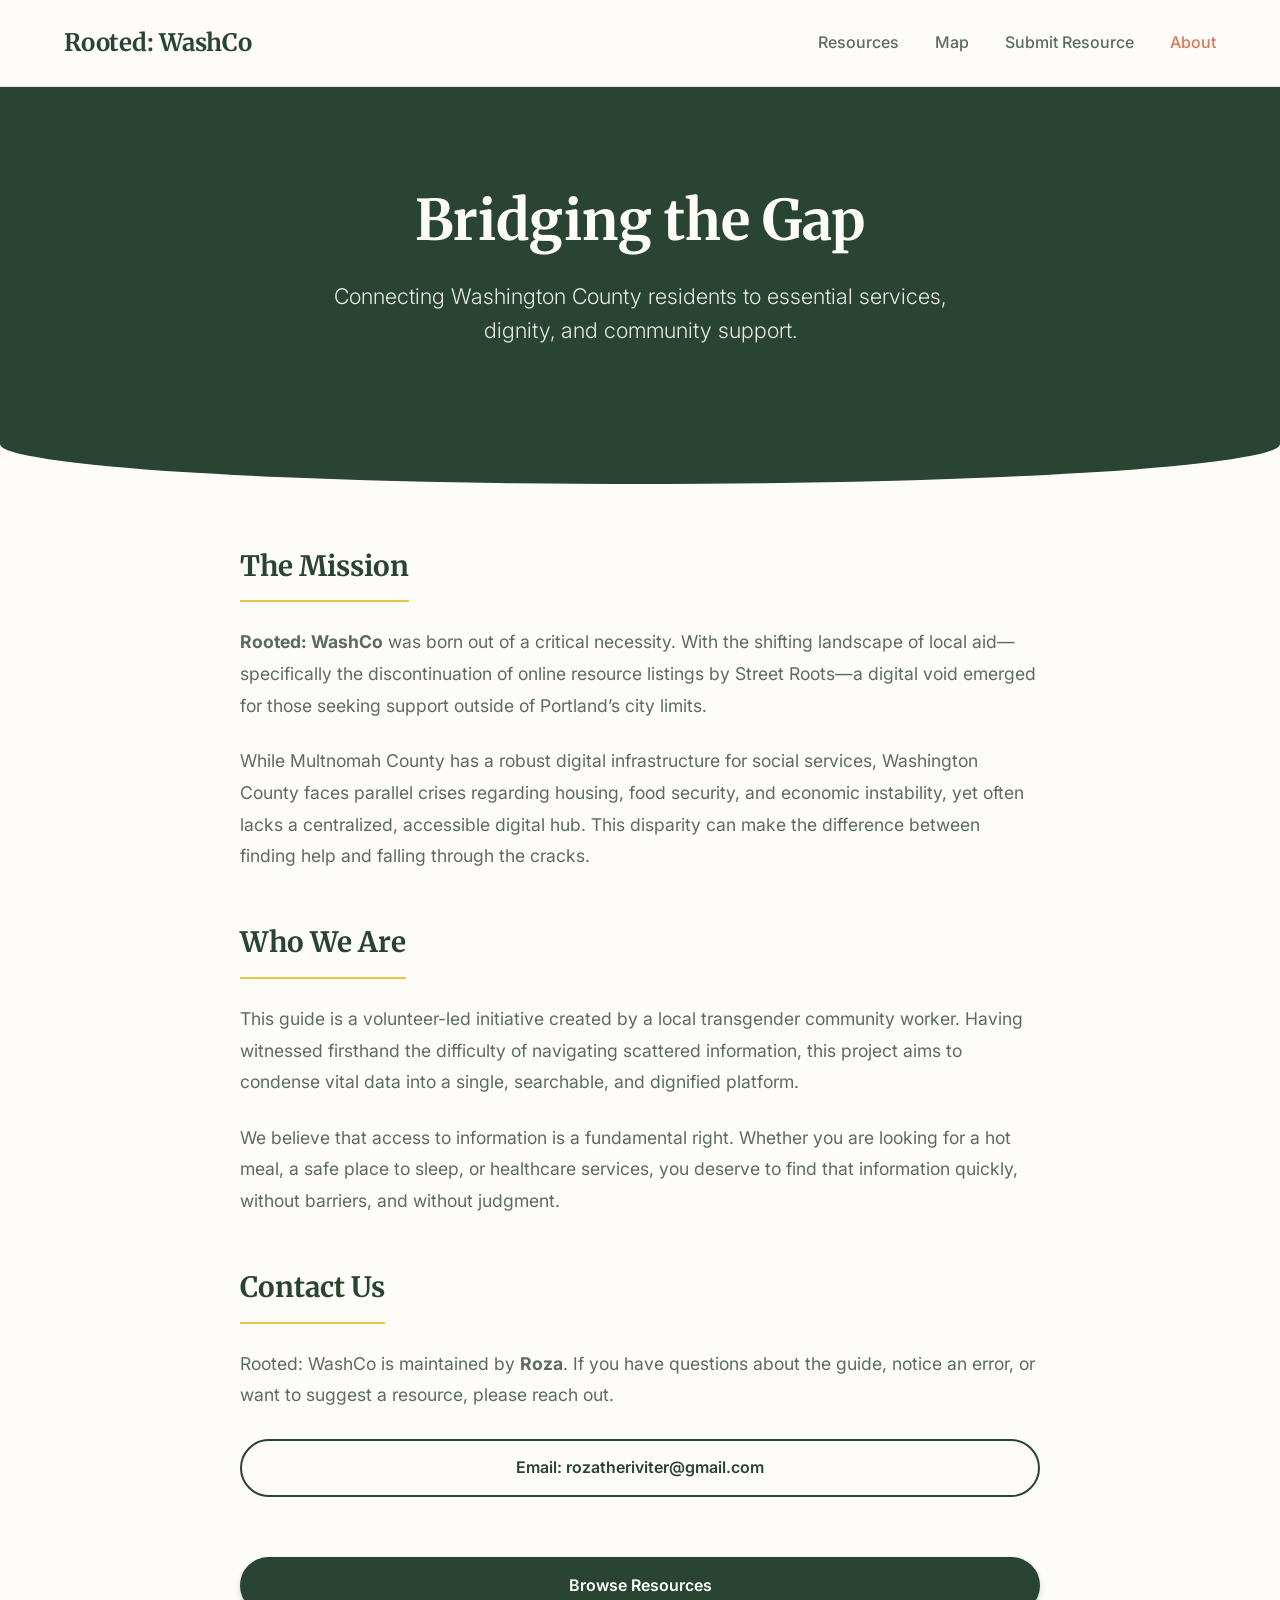
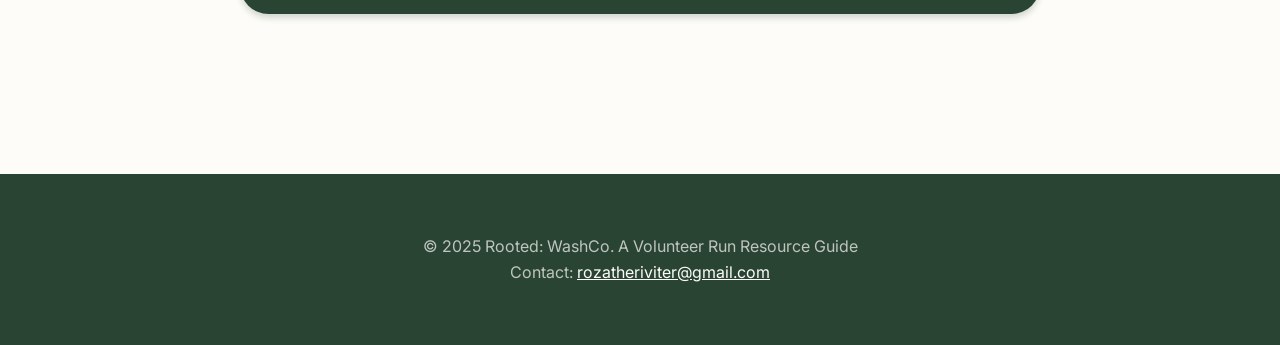
==== commit 1755c7f5: "feat: add site icon and admin contact information - Generated icon-192.png and icon-512.png (green b" ====
--- a/about.html
+++ b/about.html
@@ -9,6 +9,7 @@
     <meta name="theme-color" content="#2A4434">
     <meta name="apple-mobile-web-app-capable" content="yes">
     <meta name="apple-mobile-web-app-status-bar-style" content="black-translucent">
+    <link rel="icon" type="image/png" href="icon-192.png">
     <link rel="apple-touch-icon" href="icon-192.png">
     <link rel="preconnect" href="https://fonts.googleapis.com">
     <link rel="preconnect" href="https://fonts.gstatic.com" crossorigin>
@@ -96,6 +97,16 @@
                     </p>
                 </div>
 
+                <div class="content-section">
+                    <h3>Contact Us</h3>
+                    <p>
+                        Rooted: WashCo is maintained by <strong>Roza</strong>. If you have questions about the guide, notice an error, or want to suggest a resource, please reach out.
+                    </p>
+                    <div class="action-row">
+                        <a href="mailto:rozatheriviter@gmail.com" class="btn btn-secondary">Email: rozatheriviter@gmail.com</a>
+                    </div>
+                </div>
+
                 <div class="action-row" style="justify-content: center; margin-top: 60px;">
                     <a href="index.html" class="btn btn-primary" style="padding: 16px 48px;">Browse Resources</a>
                 </div>
@@ -107,6 +118,7 @@
     <footer>
         <div class="container">
             <p>&copy; 2025 Rooted: WashCo. A Volunteer Run Resource Guide</p>
+            <p>Contact: <a href="mailto:rozatheriviter@gmail.com">rozatheriviter@gmail.com</a></p>
         </div>
     </footer>
 </body>
--- a/style.css
+++ b/style.css
@@ -413,6 +413,16 @@
     text-align: center;
     font-size: 1rem;
     margin-top: 60px;
+}
+
+footer a {
+    color: var(--text-on-dark);
+    text-decoration: underline;
+    transition: color 0.2s ease;
+}
+
+footer a:hover {
+    color: var(--accent-secondary);
 }
 
 /* Utility */
@@ -549,65 +559,116 @@
     }
 }
 
-/* Map Styles */
 #map {
+    width: 100%;
     height: 600px;
-    width: 100%;
+    background-color: #e5e7eb;
     border-radius: var(--radius-md);
     box-shadow: var(--shadow-md);
-    border: 1px solid var(--border-color);
-    z-index: 1;
-}
-.map-section {
-    padding: 60px 0 100px;
-}
-.map-header {
-    margin-bottom: 48px;
-    text-align: center;
-}
-.map-header h2 {
+    margin-bottom: 40px;
+    margin-top: 40px;
+}
+
+/* Map Popup Styles */
+.map-popup h3 {
     font-family: var(--font-header);
-    font-size: 2.75rem;
-    color: var(--text-primary);
-    margin-bottom: 16px;
-}
-.map-header p {
-    font-size: 1.2rem;
+    font-size: 1.1rem;
+    font-weight: 700;
+    margin: 0 0 4px 0;
+    color: var(--text-primary);
+}
+
+.map-popup .popup-category {
+    color: var(--accent-color);
+    font-weight: 700;
+    font-size: 0.85rem;
+    text-transform: uppercase;
+    display: block;
+    margin-bottom: 8px;
+}
+
+.map-popup p {
+    margin: 4px 0;
+    font-size: 0.9rem;
     color: var(--text-secondary);
-    max-width: 700px;
-    margin: 0 auto;
-}
-
-/* Custom Leaflet Popup Styling */
-.leaflet-popup-content-wrapper {
-    border-radius: var(--radius-sm) !important;
-    padding: 8px;
-    background-color: var(--bg-color) !important;
-}
-.popup-category {
-    font-size: 0.7rem;
-    text-transform: uppercase;
-    font-weight: 700;
-    color: var(--accent-color);
-    margin-bottom: 4px;
-}
-.popup-link {
-    display: inline-block;
-    margin-top: 8px;
+}
+
+.map-popup .popup-actions {
+    margin-top: 12px;
+    display: flex;
+    gap: 12px;
+}
+
+.map-popup .popup-link {
     color: var(--text-primary);
     font-weight: 600;
     text-decoration: none;
     border-bottom: 2px solid var(--accent-secondary);
-}
-
-.leaflet-popup-content h3 {
-    font-family: var(--font-header);
-    color: var(--text-primary);
+    font-size: 0.9rem;
+}
+
+.map-popup .popup-link:hover {
+    color: var(--accent-color);
+    border-bottom-color: var(--accent-color);
+}
+
+/* Map Popup Overrides */
+.map-popup-card.resource-card {
+    padding: 16px;
+    box-shadow: none;
+    border: none;
+    min-width: 280px;
+}
+
+.map-popup-card .card-title {
+    font-size: 1.1rem;
     margin-bottom: 8px;
-    font-size: 1.1rem;
-}
-.leaflet-popup-content p {
-    margin: 4px 0;
+}
+
+.map-popup-card .card-category {
+    font-size: 0.7rem;
+    padding: 4px 8px;
+    margin-bottom: 8px;
+}
+
+.map-popup-card .card-info {
     font-size: 0.9rem;
-    color: var(--text-secondary);
-}
+    margin-bottom: 12px;
+}
+
+.map-popup-card .info-row {
+    margin-bottom: 8px;
+    gap: 8px;
+}
+
+.map-popup-card .info-icon {
+    width: 16px;
+    height: 16px;
+}
+
+.map-popup-card .card-details {
+    padding: 12px;
+    margin-top: 12px;
+    font-size: 0.85rem;
+}
+
+.map-popup-card .action-row {
+    margin-top: 16px;
+    gap: 8px;
+}
+
+.map-popup-card .btn {
+    padding: 8px 16px;
+    font-size: 0.85rem;
+}
+
+/* Remove hover effects for map cards */
+.map-popup-card.resource-card:hover {
+    transform: none;
+    box-shadow: none;
+    border-color: transparent;
+}
+
+.map-popup-card.resource-card::before {
+    display: none;
+}
